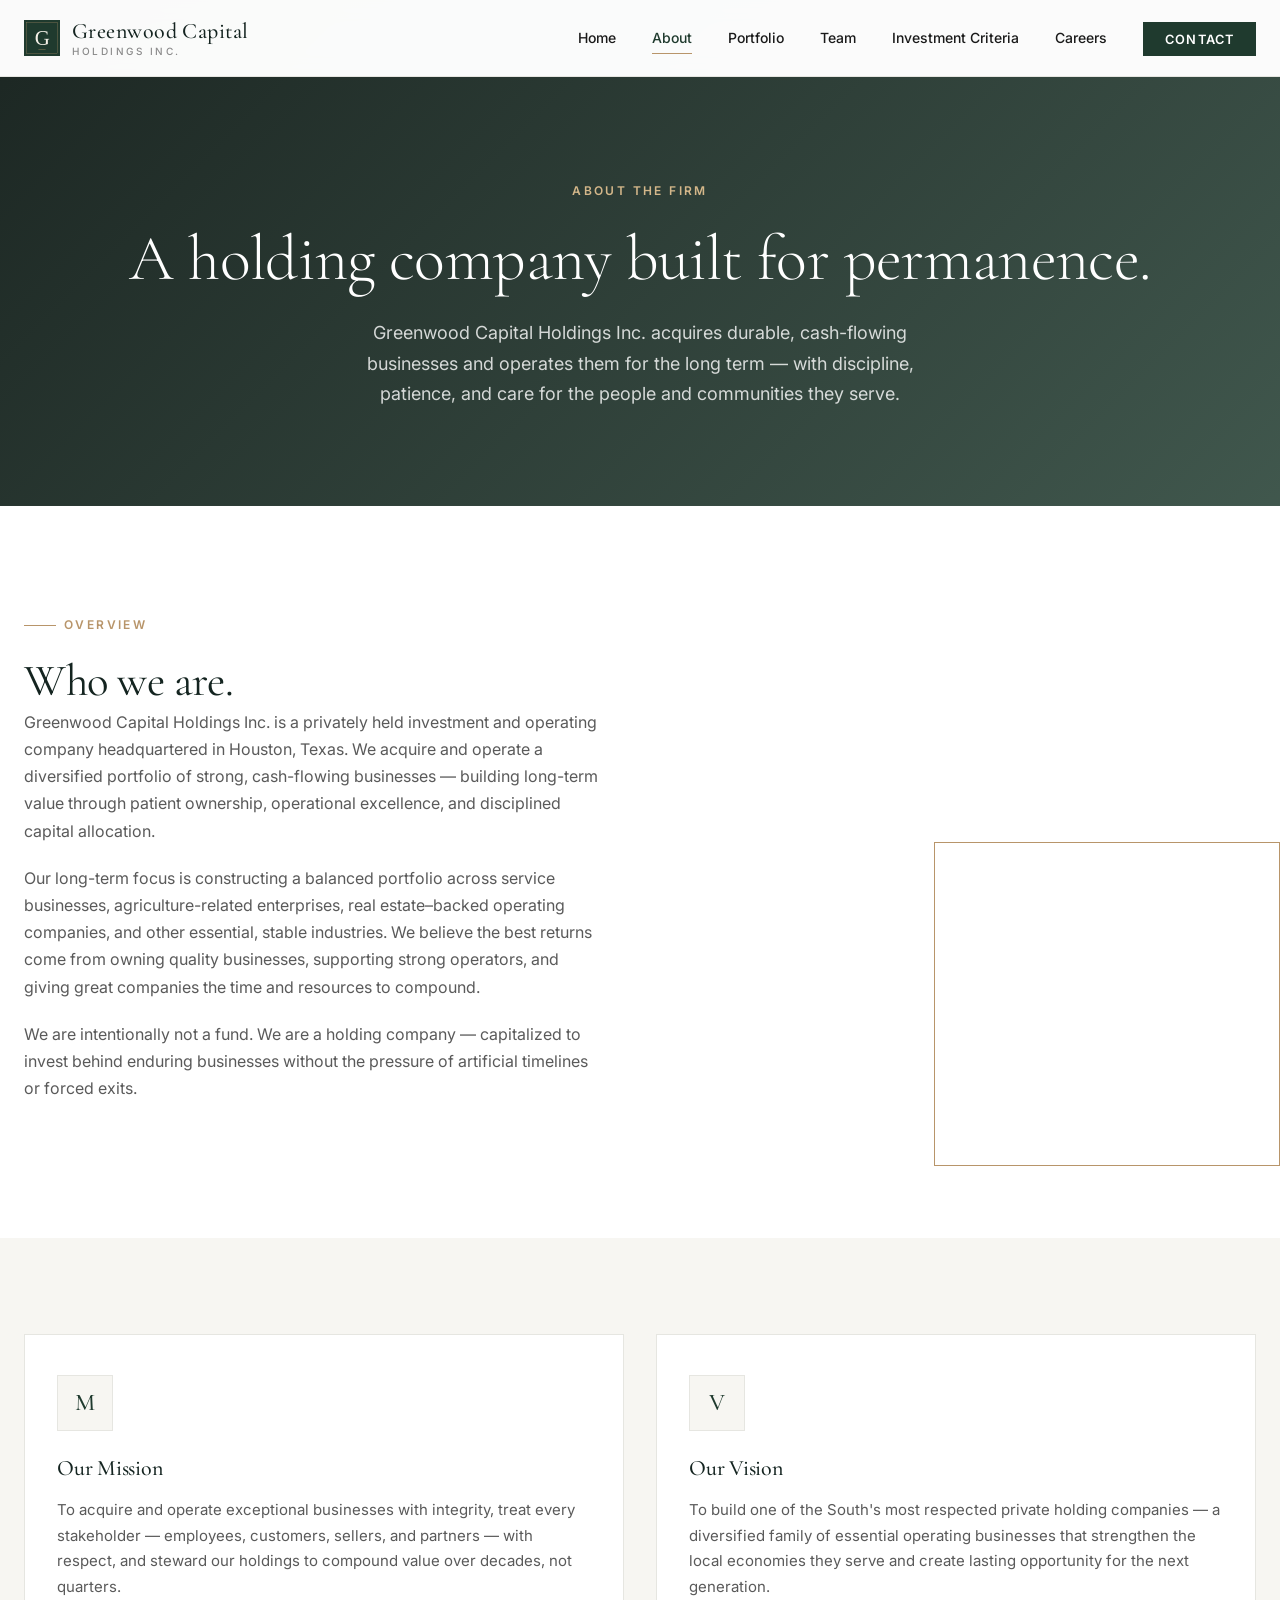
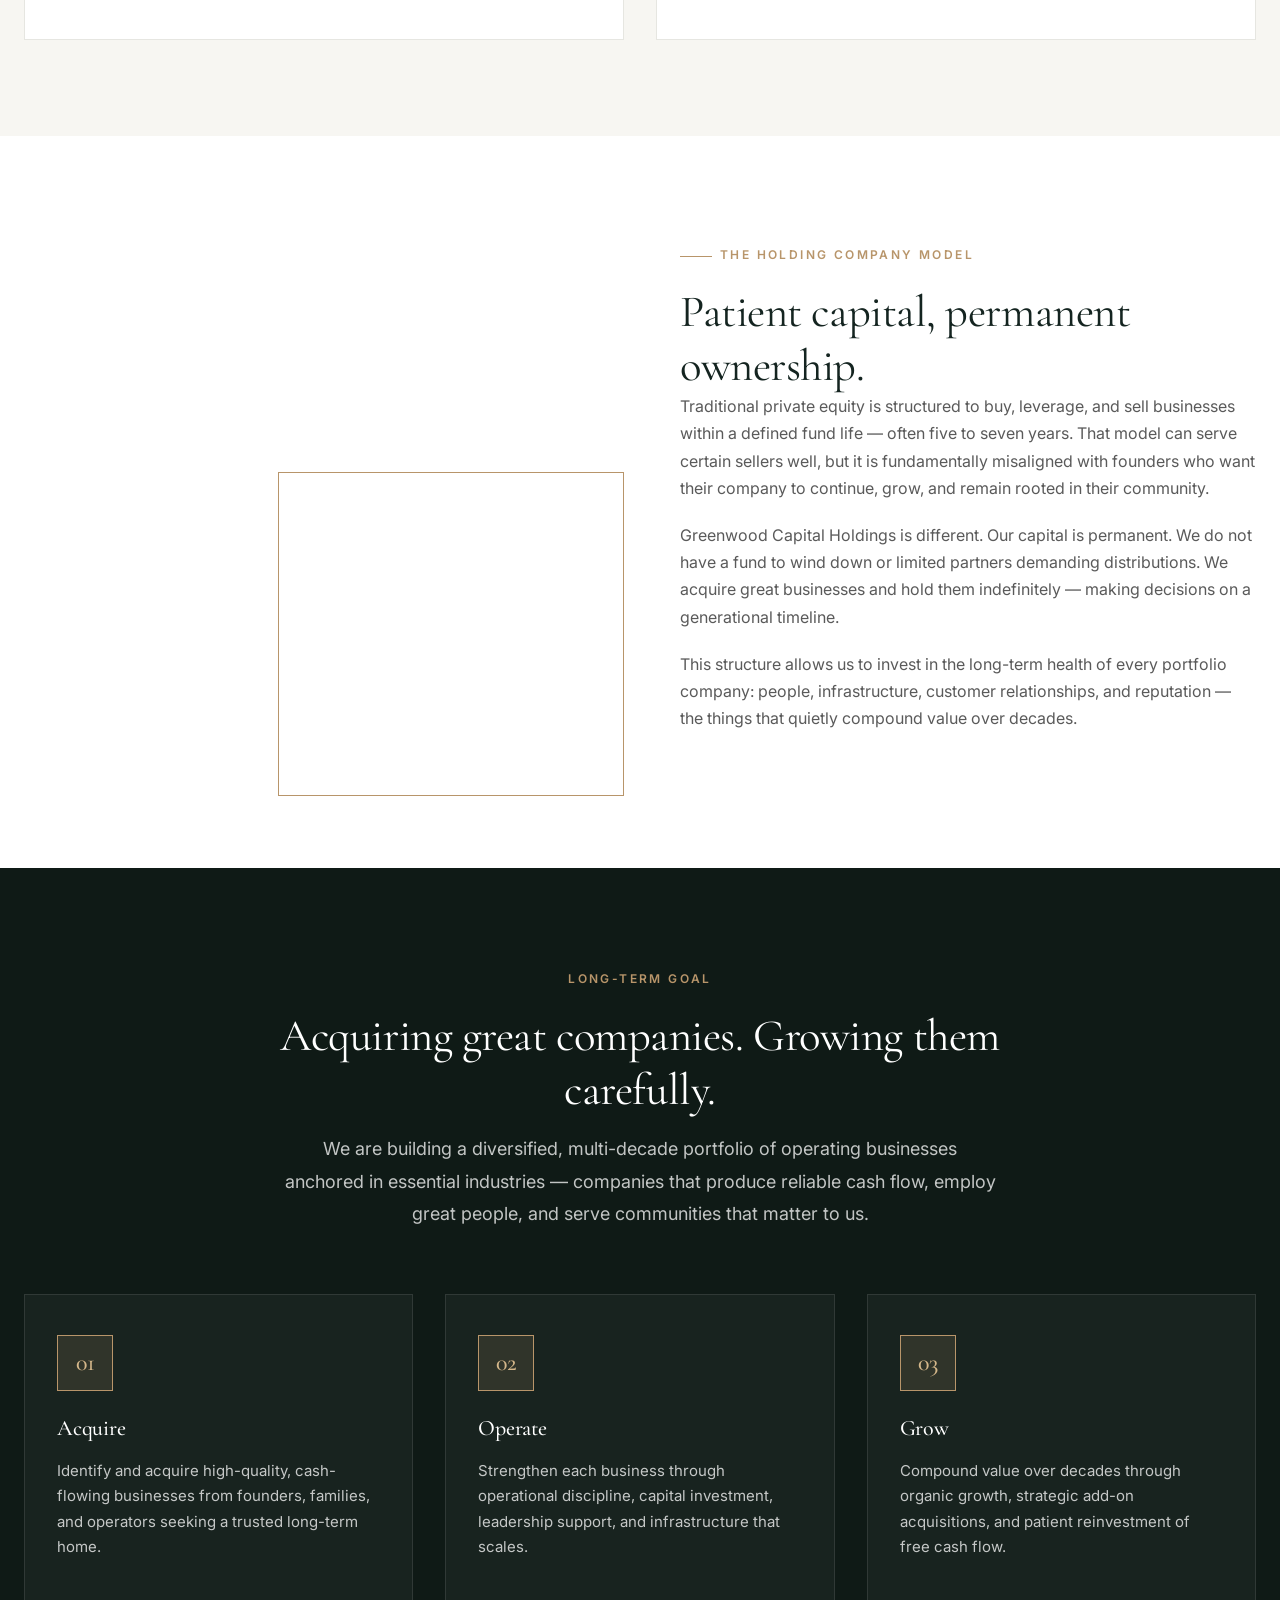
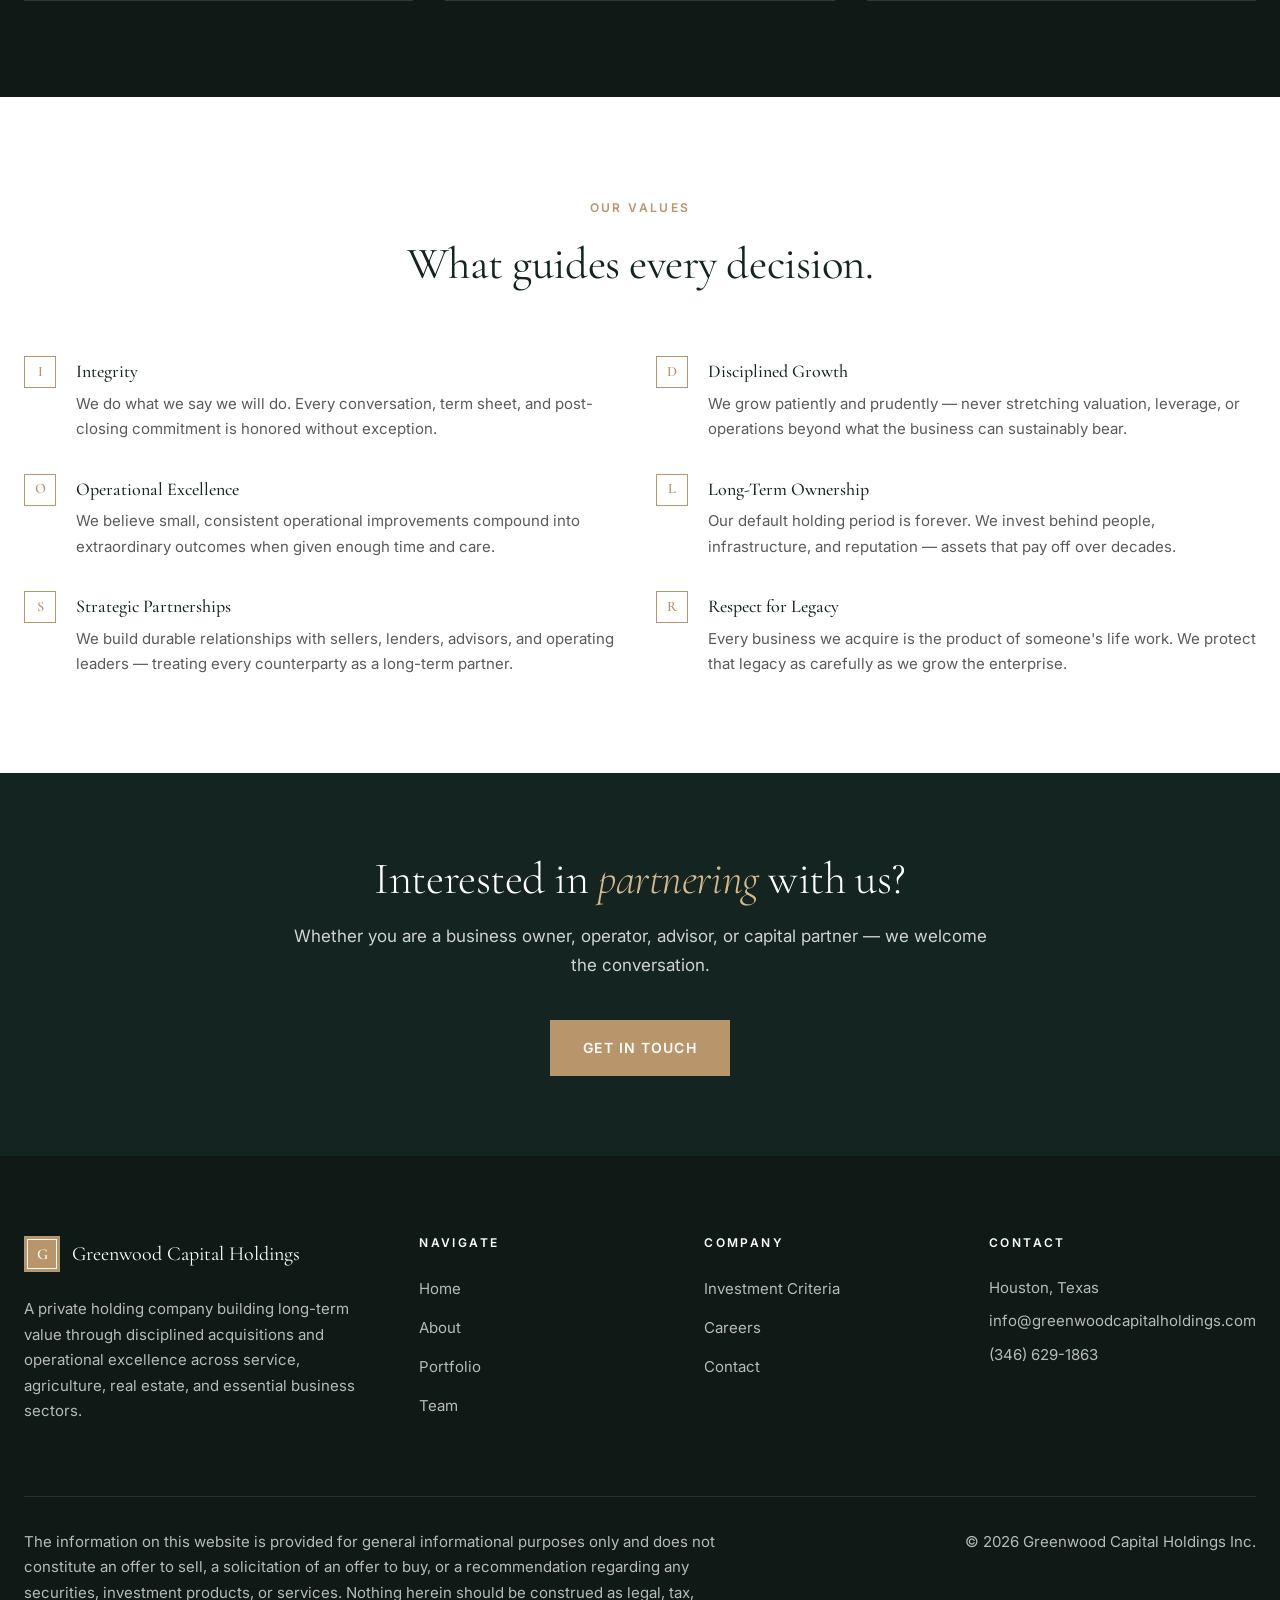
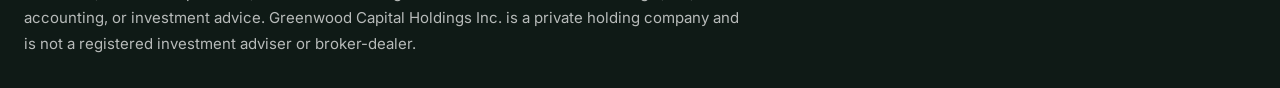
==== about.html @ dcf5abd0 "Initial commit: Greenwood Capital Holdings website" ====
<!DOCTYPE html>
<html lang="en">
<head>
  <meta charset="UTF-8">
  <meta name="viewport" content="width=device-width, initial-scale=1.0">
  <title>About | Greenwood Capital Holdings Inc.</title>
  <meta name="description" content="Greenwood Capital Holdings Inc. is a Houston-based private holding company built on integrity, disciplined growth, operational excellence, and long-term ownership.">
  <link rel="preconnect" href="https://fonts.googleapis.com">
  <link rel="preconnect" href="https://fonts.gstatic.com" crossorigin>
  <link href="https://fonts.googleapis.com/css2?family=Cormorant+Garamond:ital,wght@0,400;0,500;0,600;1,400;1,500&family=Inter:wght@400;500;600;700&display=swap" rel="stylesheet">
  <link rel="icon" type="image/svg+xml" href="images/favicon.svg">
  <link rel="apple-touch-icon" href="images/favicon.svg">
  <link rel="stylesheet" href="css/styles.css?v=5">
</head>
<body>

  <nav class="nav">
    <div class="nav__inner">
      <a href="index.html" class="nav__brand">
        <img src="images/logo-mark.svg" alt="" class="nav__mark">
        <span class="nav__brand-text">Greenwood Capital<small>Holdings Inc.</small></span>
      </a>
      <button class="nav__toggle" aria-label="Toggle menu"><span></span><span></span><span></span></button>
      <ul class="nav__menu">
        <li><a href="index.html" class="nav__link">Home</a></li>
        <li><a href="about.html" class="nav__link">About</a></li>
        <li><a href="portfolio.html" class="nav__link">Portfolio</a></li>
        <li><a href="team.html" class="nav__link">Team</a></li>
        <li><a href="investment-criteria.html" class="nav__link">Investment Criteria</a></li>
        <li><a href="careers.html" class="nav__link">Careers</a></li>
        <li><a href="contact.html" class="nav__cta">Contact</a></li>
      </ul>
    </div>
  </nav>

  <header class="page-header">
    <div class="container">
      <span class="eyebrow">About the Firm</span>
      <h1>A holding company built for permanence.</h1>
      <p>Greenwood Capital Holdings Inc. acquires durable, cash-flowing businesses and operates them for the long term — with discipline, patience, and care for the people and communities they serve.</p>
    </div>
  </header>

  <!-- OVERVIEW -->
  <section class="section">
    <div class="container">
      <div class="two-col">
        <div class="reveal">
          <span class="eyebrow">Overview</span>
          <h2>Who we are.</h2>
          <p>Greenwood Capital Holdings Inc. is a privately held investment and operating company headquartered in Houston, Texas. We acquire and operate a diversified portfolio of strong, cash-flowing businesses — building long-term value through patient ownership, operational excellence, and disciplined capital allocation.</p>
          <p>Our long-term focus is constructing a balanced portfolio across service businesses, agriculture-related enterprises, real estate–backed operating companies, and other essential, stable industries. We believe the best returns come from owning quality businesses, supporting strong operators, and giving great companies the time and resources to compound.</p>
          <p>We are intentionally not a fund. We are a holding company — capitalized to invest behind enduring businesses without the pressure of artificial timelines or forced exits.</p>
        </div>
        <div class="two-col__media reveal" style="background-image: url('https://images.unsplash.com/photo-1486325212027-8081e485255e?ixlib=rb-4.0.3&auto=format&fit=crop&w=1600&q=80');"></div>
      </div>
    </div>
  </section>

  <!-- MISSION / VISION -->
  <section class="section section--alt">
    <div class="container">
      <div class="grid grid--2">
        <div class="card reveal">
          <div class="card__icon">M</div>
          <h3>Our Mission</h3>
          <p>To acquire and operate exceptional businesses with integrity, treat every stakeholder — employees, customers, sellers, and partners — with respect, and steward our holdings to compound value over decades, not quarters.</p>
        </div>
        <div class="card reveal">
          <div class="card__icon">V</div>
          <h3>Our Vision</h3>
          <p>To build one of the South's most respected private holding companies — a diversified family of essential operating businesses that strengthen the local economies they serve and create lasting opportunity for the next generation.</p>
        </div>
      </div>
    </div>
  </section>

  <!-- HOLDING COMPANY MODEL -->
  <section class="section">
    <div class="container">
      <div class="two-col">
        <div class="two-col__media reveal" style="background-image: url('https://images.unsplash.com/photo-1554224155-1696413565d3?ixlib=rb-4.0.3&auto=format&fit=crop&w=1600&q=80');"></div>
        <div class="reveal">
          <span class="eyebrow">The Holding Company Model</span>
          <h2>Patient capital, permanent ownership.</h2>
          <p>Traditional private equity is structured to buy, leverage, and sell businesses within a defined fund life — often five to seven years. That model can serve certain sellers well, but it is fundamentally misaligned with founders who want their company to continue, grow, and remain rooted in their community.</p>
          <p>Greenwood Capital Holdings is different. Our capital is permanent. We do not have a fund to wind down or limited partners demanding distributions. We acquire great businesses and hold them indefinitely — making decisions on a generational timeline.</p>
          <p>This structure allows us to invest in the long-term health of every portfolio company: people, infrastructure, customer relationships, and reputation — the things that quietly compound value over decades.</p>
        </div>
      </div>
    </div>
  </section>

  <!-- LONG TERM GOAL -->
  <section class="section section--dark">
    <div class="container">
      <div class="section-header center">
        <span class="eyebrow">Long-Term Goal</span>
        <h2>Acquiring great companies. Growing them carefully.</h2>
        <p class="lead" style="margin: 1rem auto 0;">We are building a diversified, multi-decade portfolio of operating businesses anchored in essential industries — companies that produce reliable cash flow, employ great people, and serve communities that matter to us.</p>
      </div>
      <div class="grid grid--3 reveal">
        <div class="card" style="background: rgba(255,255,255,0.04); border-color: rgba(255,255,255,0.1);">
          <div class="card__icon" style="background: rgba(184, 149, 106, 0.15); border-color: var(--color-accent); color: var(--color-accent-light);">01</div>
          <h3 style="color: var(--color-white);">Acquire</h3>
          <p>Identify and acquire high-quality, cash-flowing businesses from founders, families, and operators seeking a trusted long-term home.</p>
        </div>
        <div class="card" style="background: rgba(255,255,255,0.04); border-color: rgba(255,255,255,0.1);">
          <div class="card__icon" style="background: rgba(184, 149, 106, 0.15); border-color: var(--color-accent); color: var(--color-accent-light);">02</div>
          <h3 style="color: var(--color-white);">Operate</h3>
          <p>Strengthen each business through operational discipline, capital investment, leadership support, and infrastructure that scales.</p>
        </div>
        <div class="card" style="background: rgba(255,255,255,0.04); border-color: rgba(255,255,255,0.1);">
          <div class="card__icon" style="background: rgba(184, 149, 106, 0.15); border-color: var(--color-accent); color: var(--color-accent-light);">03</div>
          <h3 style="color: var(--color-white);">Grow</h3>
          <p>Compound value over decades through organic growth, strategic add-on acquisitions, and patient reinvestment of free cash flow.</p>
        </div>
      </div>
    </div>
  </section>

  <!-- VALUES -->
  <section class="section">
    <div class="container">
      <div class="section-header center">
        <span class="eyebrow">Our Values</span>
        <h2>What guides every decision.</h2>
      </div>
      <ul class="value-list reveal" style="display: grid; gap: 2rem; grid-template-columns: repeat(auto-fit, minmax(420px, 1fr));">
        <li>
          <span class="value-list__mark">I</span>
          <div class="value-list__body">
            <strong>Integrity</strong>
            <p>We do what we say we will do. Every conversation, term sheet, and post-closing commitment is honored without exception.</p>
          </div>
        </li>
        <li>
          <span class="value-list__mark">D</span>
          <div class="value-list__body">
            <strong>Disciplined Growth</strong>
            <p>We grow patiently and prudently — never stretching valuation, leverage, or operations beyond what the business can sustainably bear.</p>
          </div>
        </li>
        <li>
          <span class="value-list__mark">O</span>
          <div class="value-list__body">
            <strong>Operational Excellence</strong>
            <p>We believe small, consistent operational improvements compound into extraordinary outcomes when given enough time and care.</p>
          </div>
        </li>
        <li>
          <span class="value-list__mark">L</span>
          <div class="value-list__body">
            <strong>Long-Term Ownership</strong>
            <p>Our default holding period is forever. We invest behind people, infrastructure, and reputation — assets that pay off over decades.</p>
          </div>
        </li>
        <li>
          <span class="value-list__mark">S</span>
          <div class="value-list__body">
            <strong>Strategic Partnerships</strong>
            <p>We build durable relationships with sellers, lenders, advisors, and operating leaders — treating every counterparty as a long-term partner.</p>
          </div>
        </li>
        <li>
          <span class="value-list__mark">R</span>
          <div class="value-list__body">
            <strong>Respect for Legacy</strong>
            <p>Every business we acquire is the product of someone's life work. We protect that legacy as carefully as we grow the enterprise.</p>
          </div>
        </li>
      </ul>
    </div>
  </section>

  <section class="cta-banner">
    <div class="container">
      <div class="cta-banner__inner reveal">
        <h2>Interested in <em>partnering</em> with us?</h2>
        <p>Whether you are a business owner, operator, advisor, or capital partner — we welcome the conversation.</p>
        <a href="contact.html" class="btn btn--accent">Get in Touch</a>
      </div>
    </div>
  </section>

  <footer class="footer">
    <div class="container">
      <div class="footer__inner">
        <div>
          <div class="footer__brand"><span class="nav__mark">G</span><span>Greenwood Capital Holdings</span></div>
          <p>A private holding company building long-term value through disciplined acquisitions and operational excellence across service, agriculture, real estate, and essential business sectors.</p>
        </div>
        <div>
          <h4>Navigate</h4>
          <ul>
            <li><a href="index.html">Home</a></li>
            <li><a href="about.html">About</a></li>
            <li><a href="portfolio.html">Portfolio</a></li>
            <li><a href="team.html">Team</a></li>
          </ul>
        </div>
        <div>
          <h4>Company</h4>
          <ul>
            <li><a href="investment-criteria.html">Investment Criteria</a></li>
            <li><a href="careers.html">Careers</a></li>
            <li><a href="contact.html">Contact</a></li>
          </ul>
        </div>
        <div>
          <h4>Contact</h4>
          <div class="footer__contact">
            <div>Houston, Texas</div>
            <div><a href="mailto:info@greenwoodcapitalholdings.com">info@greenwoodcapitalholdings.com</a></div>
            <div><a href="tel:+13466291863">(346) 629-1863</a></div>
          </div>
        </div>
      </div>
      <div class="footer__bottom">
        <p class="footer__disclaimer">The information on this website is provided for general informational purposes only and does not constitute an offer to sell, a solicitation of an offer to buy, or a recommendation regarding any securities, investment products, or services. Nothing herein should be construed as legal, tax, accounting, or investment advice. Greenwood Capital Holdings Inc. is a private holding company and is not a registered investment adviser or broker-dealer.</p>
        <p class="footer__copy">© 2026 Greenwood Capital Holdings Inc.</p>
      </div>
    </div>
  </footer>

  <script src="js/main.js?v=5"></script>
</body>
</html>
---- css/styles.css ----
/* ==========================================================================
   Greenwood Capital Holdings Inc. — Stylesheet
   ========================================================================== */

:root {
  --color-primary: #1f3a2e;
  --color-primary-dark: #142420;
  --color-primary-light: #2d5443;
  --color-accent: #b8956a;
  --color-accent-light: #d4b78a;
  --color-text: #1a1a1a;
  --color-text-muted: #5a5a5a;
  --color-text-light: #8a8a8a;
  --color-bg: #ffffff;
  --color-bg-alt: #f7f6f2;
  --color-bg-dark: #0f1a16;
  --color-border: #e6e6e1;
  --color-white: #ffffff;

  --font-serif: 'Cormorant Garamond', 'Playfair Display', Georgia, 'Times New Roman', serif;
  --font-sans: 'Inter', -apple-system, BlinkMacSystemFont, 'Segoe UI', Roboto, sans-serif;

  --container-max: 1280px;
  --section-padding: 6rem 0;
  --transition: 0.3s cubic-bezier(0.4, 0, 0.2, 1);
  --shadow-sm: 0 2px 8px rgba(0, 0, 0, 0.04);
  --shadow-md: 0 8px 24px rgba(0, 0, 0, 0.08);
  --shadow-lg: 0 20px 50px rgba(0, 0, 0, 0.12);
}

/* Reset --------------------------------------------------------------------*/
*, *::before, *::after { box-sizing: border-box; margin: 0; padding: 0; }

html { scroll-behavior: smooth; -webkit-font-smoothing: antialiased; -moz-osx-font-smoothing: grayscale; }

body {
  font-family: var(--font-sans);
  color: var(--color-text);
  background: var(--color-bg);
  line-height: 1.7;
  font-size: 16px;
  overflow-x: hidden;
}

img { max-width: 100%; height: auto; display: block; }
a { color: var(--color-primary); text-decoration: none; transition: color var(--transition); }
a:hover { color: var(--color-accent); }
button { font-family: inherit; cursor: pointer; border: none; background: none; }

h1, h2, h3, h4, h5, h6 {
  font-family: var(--font-serif);
  font-weight: 500;
  line-height: 1.2;
  color: var(--color-primary-dark);
  letter-spacing: -0.01em;
}

h1 { font-size: clamp(2.5rem, 5vw, 4.5rem); font-weight: 400; }
h2 { font-size: clamp(2rem, 3.5vw, 3rem); font-weight: 400; }
h3 { font-size: clamp(1.5rem, 2.2vw, 1.875rem); }
h4 { font-size: 1.25rem; }
p { color: var(--color-text-muted); }

/* Layout -------------------------------------------------------------------*/
.container {
  max-width: var(--container-max);
  margin: 0 auto;
  padding: 0 1.5rem;
}

.section { padding: var(--section-padding); }
.section--alt { background: var(--color-bg-alt); }
.section--dark { background: var(--color-bg-dark); color: var(--color-white); }
.section--dark h1,
.section--dark h2,
.section--dark h3 { color: var(--color-white); }
.section--dark p { color: rgba(255, 255, 255, 0.75); }

.section-header { max-width: 760px; margin: 0 auto 4rem; text-align: center; }
.section-header.left { text-align: left; margin-left: 0; }
.eyebrow {
  display: inline-block;
  font-family: var(--font-sans);
  font-size: 0.75rem;
  font-weight: 600;
  letter-spacing: 0.2em;
  text-transform: uppercase;
  color: var(--color-accent);
  margin-bottom: 1.25rem;
  position: relative;
  padding-left: 2.5rem;
}
.eyebrow::before {
  content: '';
  position: absolute;
  left: 0;
  top: 50%;
  width: 2rem;
  height: 1px;
  background: var(--color-accent);
}
.section-header.center .eyebrow { padding-left: 0; }
.section-header.center .eyebrow::before { display: none; }
.lead { font-size: 1.125rem; line-height: 1.8; color: var(--color-text-muted); max-width: 65ch; }

/* Buttons ------------------------------------------------------------------*/
.btn {
  display: inline-flex;
  align-items: center;
  justify-content: center;
  gap: 0.5rem;
  padding: 0.95rem 2rem;
  font-family: var(--font-sans);
  font-size: 0.875rem;
  font-weight: 600;
  letter-spacing: 0.08em;
  text-transform: uppercase;
  border: 1px solid transparent;
  transition: all var(--transition);
  cursor: pointer;
  white-space: nowrap;
}
.btn--primary {
  background: var(--color-primary);
  color: var(--color-white);
  border-color: var(--color-primary);
}
.btn--primary:hover {
  background: var(--color-primary-dark);
  border-color: var(--color-primary-dark);
  color: var(--color-white);
  transform: translateY(-2px);
  box-shadow: var(--shadow-md);
}
.btn--accent {
  background: var(--color-accent);
  color: var(--color-white);
  border-color: var(--color-accent);
}
.btn--accent:hover {
  background: #a17f55;
  border-color: #a17f55;
  color: var(--color-white);
  transform: translateY(-2px);
  box-shadow: var(--shadow-md);
}
.btn--outline {
  background: transparent;
  color: var(--color-white);
  border-color: rgba(255, 255, 255, 0.5);
}
.btn--outline:hover {
  background: var(--color-white);
  color: var(--color-primary-dark);
  border-color: var(--color-white);
}
.btn--ghost {
  padding: 0.75rem 0;
  border: none;
  color: var(--color-primary);
  letter-spacing: 0.1em;
}
.btn--ghost::after { content: '→'; transition: transform var(--transition); }
.btn--ghost:hover::after { transform: translateX(6px); }

/* Navigation ---------------------------------------------------------------*/
.nav {
  position: fixed;
  top: 0;
  left: 0;
  right: 0;
  z-index: 100;
  padding: 1.25rem 0;
  background: rgba(255, 255, 255, 0.98);
  border-bottom: 1px solid var(--color-border);
  backdrop-filter: blur(10px);
  -webkit-backdrop-filter: blur(10px);
  transition: all var(--transition);
}
.nav.scrolled { padding: 0.75rem 0; box-shadow: var(--shadow-sm); }
.nav__inner {
  display: flex;
  align-items: center;
  justify-content: space-between;
  max-width: var(--container-max);
  margin: 0 auto;
  padding: 0 1.5rem;
}
.nav__brand {
  display: flex;
  align-items: center;
  gap: 0.75rem;
  font-family: var(--font-serif);
  font-size: 1.375rem;
  font-weight: 500;
  color: var(--color-primary-dark);
  letter-spacing: 0.02em;
}
.nav__brand:hover { color: var(--color-primary-dark); }
.nav__mark {
  width: 36px;
  height: 36px;
  min-width: 36px;
  min-height: 36px;
  display: block;
  flex-shrink: 0;
  position: relative;
  object-fit: contain;
  transition: transform var(--transition);
}
.nav__mark img { width: 100%; height: 100%; display: block; }
.nav__brand:hover .nav__mark { transform: translateY(-1px); }

/* Footer text-mark (still a span) keeps the original styled look */
.footer__brand .nav__mark {
  background: var(--color-accent);
  color: var(--color-white);
  display: flex;
  align-items: center;
  justify-content: center;
  font-family: var(--font-serif);
  font-size: 0.95rem;
  font-weight: 600;
}
.footer__brand .nav__mark::after {
  content: '';
  position: absolute;
  inset: 3px;
  border: 1px solid var(--color-white);
}
.nav__brand-text { display: flex; flex-direction: column; line-height: 1; }
.nav__brand-text small {
  font-family: var(--font-sans);
  font-size: 0.625rem;
  letter-spacing: 0.25em;
  text-transform: uppercase;
  color: var(--color-text-light);
  margin-top: 4px;
  font-weight: 500;
}
.nav__menu {
  display: flex;
  align-items: center;
  gap: 2.25rem;
  list-style: none;
}
.nav__link {
  font-size: 0.875rem;
  font-weight: 500;
  color: var(--color-text);
  position: relative;
  padding: 0.5rem 0;
}
.nav__link::after {
  content: '';
  position: absolute;
  left: 0;
  bottom: 0;
  width: 0;
  height: 1px;
  background: var(--color-accent);
  transition: width var(--transition);
}
.nav__link:hover::after,
.nav__link.active::after { width: 100%; }
.nav__link.active { color: var(--color-primary); }
.nav__cta {
  padding: 0.6rem 1.4rem;
  background: var(--color-primary);
  color: var(--color-white);
  font-size: 0.8rem;
  font-weight: 600;
  letter-spacing: 0.08em;
  text-transform: uppercase;
  transition: all var(--transition);
}
.nav__cta:hover {
  background: var(--color-primary-dark);
  color: var(--color-white);
}
.nav__toggle {
  display: none;
  width: 28px;
  height: 28px;
  flex-direction: column;
  justify-content: center;
  gap: 5px;
}
.nav__toggle span {
  display: block;
  width: 100%;
  height: 1.5px;
  background: var(--color-primary-dark);
  transition: all var(--transition);
}
.nav__toggle.open span:nth-child(1) { transform: translateY(6.5px) rotate(45deg); }
.nav__toggle.open span:nth-child(2) { opacity: 0; }
.nav__toggle.open span:nth-child(3) { transform: translateY(-6.5px) rotate(-45deg); }

/* Hero ---------------------------------------------------------------------*/
.hero {
  position: relative;
  min-height: 100vh;
  display: flex;
  align-items: center;
  color: var(--color-white);
  overflow: hidden;
  padding-top: 6rem;
}
.hero__bg {
  position: absolute;
  inset: -10% 0 0 0;
  height: 120%;
  background-image:
    url('https://images.unsplash.com/photo-1667754248024-e1e03e60eb72?auto=format&fit=crop&w=2400&q=80'),
    url('https://images.unsplash.com/photo-1622007151631-25aa98ab394b?auto=format&fit=crop&w=2400&q=80');
  background-size: cover;
  background-position: center bottom;
  background-repeat: no-repeat;
  z-index: -2;
  will-change: transform, opacity;
  transform: translate3d(0, 0, 0) scale(1.05);
  transition: opacity 0.1s linear;
}
.hero__overlay {
  position: absolute;
  inset: 0;
  background:
    linear-gradient(135deg, rgba(15, 26, 22, 0.88) 0%, rgba(20, 36, 32, 0.65) 45%, rgba(31, 58, 46, 0.45) 100%),
    linear-gradient(to bottom, transparent 60%, rgba(15, 26, 22, 0.6) 100%);
  z-index: -1;
}
.hero__vignette {
  position: absolute;
  inset: 0;
  background: radial-gradient(ellipse at center, transparent 40%, rgba(15, 26, 22, 0.5) 100%);
  pointer-events: none;
  z-index: -1;
}
.hero__inner { max-width: 800px; }
.hero h1 {
  color: var(--color-white);
  margin: 1.5rem 0 1.5rem;
  font-weight: 300;
}
.hero h1 em {
  font-style: italic;
  color: var(--color-accent-light);
  font-weight: 400;
}
.hero__tagline {
  font-family: var(--font-serif);
  font-size: clamp(1.25rem, 2vw, 1.5rem);
  font-style: italic;
  color: rgba(255, 255, 255, 0.9);
  margin-bottom: 2rem;
  font-weight: 300;
}
.hero__desc {
  font-size: 1.0625rem;
  color: rgba(255, 255, 255, 0.8);
  max-width: 620px;
  margin-bottom: 2.5rem;
  line-height: 1.8;
}
.hero__cta { display: flex; gap: 1rem; flex-wrap: wrap; }
.hero .eyebrow { color: var(--color-accent-light); }
.hero .eyebrow::before { background: var(--color-accent-light); }
.hero__scroll {
  position: absolute;
  bottom: 2.5rem;
  left: 50%;
  transform: translateX(-50%);
  font-size: 0.7rem;
  letter-spacing: 0.3em;
  text-transform: uppercase;
  color: rgba(255, 255, 255, 0.7);
  display: flex;
  flex-direction: column;
  align-items: center;
  gap: 0.75rem;
}
.hero__scroll::after {
  content: '';
  width: 1px;
  height: 40px;
  background: linear-gradient(to bottom, var(--color-accent-light), transparent);
  animation: scrollLine 2s ease-in-out infinite;
}
@keyframes scrollLine {
  0%, 100% { transform: scaleY(1); opacity: 1; }
  50% { transform: scaleY(0.4); opacity: 0.4; }
}

/* Page header (non-home) ---------------------------------------------------*/
.page-header {
  position: relative;
  padding: 11rem 0 6rem;
  background-image: linear-gradient(135deg, rgba(15, 26, 22, 0.95) 0%, rgba(31, 58, 46, 0.85) 100%),
    url('https://images.unsplash.com/photo-1486406146926-c627a92ad1ab?ixlib=rb-4.0.3&auto=format&fit=crop&w=2400&q=80');
  background-size: cover;
  background-position: center;
  color: var(--color-white);
  text-align: center;
}
.page-header h1 {
  color: var(--color-white);
  margin-bottom: 1.25rem;
  font-weight: 300;
}
.page-header p {
  color: rgba(255, 255, 255, 0.8);
  font-size: 1.125rem;
  max-width: 620px;
  margin: 0 auto;
}
.page-header .eyebrow { color: var(--color-accent-light); padding-left: 0; }
.page-header .eyebrow::before { display: none; }

/* Cards / Grids ------------------------------------------------------------*/
.grid { display: grid; gap: 2rem; }
.grid--3 { grid-template-columns: repeat(auto-fit, minmax(300px, 1fr)); }
.grid--2 { grid-template-columns: repeat(auto-fit, minmax(420px, 1fr)); }
.grid--4 { grid-template-columns: repeat(auto-fit, minmax(240px, 1fr)); }

.card {
  background: var(--color-white);
  padding: 2.5rem 2rem;
  border: 1px solid var(--color-border);
  transition: all var(--transition);
  position: relative;
  overflow: hidden;
}
.card::before {
  content: '';
  position: absolute;
  left: 0;
  top: 0;
  width: 3px;
  height: 0;
  background: var(--color-accent);
  transition: height var(--transition);
}
.card:hover {
  transform: translateY(-6px);
  box-shadow: var(--shadow-lg);
  border-color: transparent;
}
.card:hover::before { height: 100%; }
.card__icon {
  width: 56px;
  height: 56px;
  background: var(--color-bg-alt);
  color: var(--color-primary);
  display: flex;
  align-items: center;
  justify-content: center;
  margin-bottom: 1.5rem;
  font-family: var(--font-serif);
  font-size: 1.5rem;
  font-weight: 500;
  border: 1px solid var(--color-border);
}
.card h3 { margin-bottom: 1rem; font-size: 1.375rem; }
.card p { font-size: 0.9375rem; }

/* Investment focus / featured area cards */
.focus-card {
  background: var(--color-white);
  padding: 0;
  border: 1px solid var(--color-border);
  overflow: hidden;
  transition: all var(--transition);
}
.focus-card__img {
  height: 220px;
  background-size: cover;
  background-position: center;
  position: relative;
}
.focus-card__img::after {
  content: '';
  position: absolute;
  inset: 0;
  background: linear-gradient(to top, rgba(15, 26, 22, 0.6), transparent 60%);
}
.focus-card__body { padding: 2rem; }
.focus-card__body h3 { margin-bottom: 0.75rem; font-size: 1.25rem; }
.focus-card__body p { font-size: 0.9375rem; margin-bottom: 0; }
.focus-card:hover {
  transform: translateY(-6px);
  box-shadow: var(--shadow-lg);
  border-color: transparent;
}

/* Portfolio cards ----------------------------------------------------------*/
.portfolio-card {
  background: var(--color-white);
  border: 1px solid var(--color-border);
  overflow: hidden;
  transition: all var(--transition);
  display: flex;
  flex-direction: column;
}
.portfolio-card__img {
  height: 240px;
  background-size: cover;
  background-position: center;
  position: relative;
}
.portfolio-card__status {
  position: absolute;
  top: 1.25rem;
  right: 1.25rem;
  background: var(--color-white);
  color: var(--color-primary);
  padding: 0.4rem 0.9rem;
  font-size: 0.7rem;
  font-weight: 600;
  letter-spacing: 0.1em;
  text-transform: uppercase;
}
.portfolio-card__status--pending {
  background: var(--color-accent);
  color: var(--color-white);
}
.portfolio-card__body {
  padding: 2rem;
  flex: 1;
  display: flex;
  flex-direction: column;
}
.portfolio-card__meta {
  display: flex;
  gap: 1.5rem;
  margin-bottom: 1rem;
  font-size: 0.75rem;
  letter-spacing: 0.1em;
  text-transform: uppercase;
  color: var(--color-text-light);
  font-weight: 600;
}
.portfolio-card__meta span { position: relative; }
.portfolio-card__meta span + span::before {
  content: '';
  position: absolute;
  left: -0.85rem;
  top: 50%;
  width: 3px;
  height: 3px;
  border-radius: 50%;
  background: var(--color-accent);
  transform: translateY(-50%);
}
.portfolio-card h3 { margin-bottom: 1rem; font-size: 1.5rem; }
.portfolio-card p { font-size: 0.9375rem; margin-bottom: 1.5rem; flex: 1; }
.portfolio-card:hover {
  transform: translateY(-6px);
  box-shadow: var(--shadow-lg);
  border-color: transparent;
}

/* Team cards ---------------------------------------------------------------*/
.team-card {
  background: var(--color-white);
  border: 1px solid var(--color-border);
  overflow: hidden;
  transition: all var(--transition);
  text-align: center;
}
.team-card__photo {
  height: 320px;
  background: linear-gradient(135deg, var(--color-bg-alt), #ebe9e2);
  background-size: cover;
  background-position: center top;
  position: relative;
  display: flex;
  align-items: center;
  justify-content: center;
}
.team-card__photo::after {
  content: '';
  position: absolute;
  inset: auto 0 0 0;
  height: 80px;
  background: linear-gradient(to top, rgba(255, 255, 255, 1), transparent);
}
.team-card__photo--filled::after { display: none; }
.team-card__photo--filled { background-position: center 25%; background-size: cover; }

/* Featured (single founder) layout */
.team-featured {
  display: flex;
  justify-content: center;
}
.team-card--featured {
  display: grid;
  grid-template-columns: 360px 1fr;
  max-width: 980px;
  width: 100%;
  text-align: left;
}
.team-card--featured .team-card__photo { height: 100%; min-height: 440px; }
.team-card--featured .team-card__body { padding: 3rem 3rem 3rem; display: flex; flex-direction: column; justify-content: center; }
.team-card--featured .team-card__body h3 { font-size: 1.875rem; margin-bottom: 0.5rem; }
.team-card--featured .team-card__title { margin-bottom: 1.5rem; }
.team-card--featured .team-card__body p { font-size: 1rem; line-height: 1.85; }
@media (max-width: 720px) {
  .team-card--featured { grid-template-columns: 1fr; }
  .team-card--featured .team-card__photo { min-height: 360px; }
  .team-card--featured .team-card__body { padding: 2rem; text-align: center; }
}
.team-card__monogram {
  font-family: var(--font-serif);
  font-size: 4rem;
  color: var(--color-primary);
  opacity: 0.25;
  font-weight: 400;
}
.team-card__body { padding: 1.75rem 1.75rem 2.25rem; }
.team-card__body h3 { font-size: 1.375rem; margin-bottom: 0.25rem; }
.team-card__title {
  font-size: 0.75rem;
  letter-spacing: 0.15em;
  text-transform: uppercase;
  color: var(--color-accent);
  font-weight: 600;
  margin-bottom: 1rem;
}
.team-card__body p { font-size: 0.9375rem; }
.team-card:hover {
  transform: translateY(-6px);
  box-shadow: var(--shadow-lg);
  border-color: transparent;
}

/* Two-column content -------------------------------------------------------*/
.two-col {
  display: grid;
  grid-template-columns: 1fr 1fr;
  gap: 5rem;
  align-items: center;
}
.two-col__media {
  height: 540px;
  background-size: cover;
  background-position: center;
  position: relative;
}
.two-col__media::after {
  content: '';
  position: absolute;
  bottom: -1.5rem;
  right: -1.5rem;
  width: 60%;
  height: 60%;
  border: 1px solid var(--color-accent);
  z-index: -1;
}
.two-col p { margin-bottom: 1.25rem; }
.two-col p:last-child { margin-bottom: 2rem; }

/* Stats --------------------------------------------------------------------*/
.stats {
  display: grid;
  grid-template-columns: repeat(auto-fit, minmax(180px, 1fr));
  gap: 2rem;
  padding: 3rem 0;
  border-top: 1px solid rgba(255, 255, 255, 0.15);
  border-bottom: 1px solid rgba(255, 255, 255, 0.15);
}
.stat__num {
  font-family: var(--font-serif);
  font-size: 3rem;
  font-weight: 400;
  color: var(--color-accent-light);
  line-height: 1;
  margin-bottom: 0.5rem;
}
.stat__label {
  font-size: 0.75rem;
  letter-spacing: 0.2em;
  text-transform: uppercase;
  color: rgba(255, 255, 255, 0.7);
}

/* Values / Why us list -----------------------------------------------------*/
.value-list { list-style: none; display: grid; gap: 1.5rem; }
.value-list li {
  display: flex;
  gap: 1.25rem;
  align-items: flex-start;
}
.value-list__mark {
  flex-shrink: 0;
  width: 32px;
  height: 32px;
  border: 1px solid var(--color-accent);
  color: var(--color-accent);
  display: flex;
  align-items: center;
  justify-content: center;
  font-family: var(--font-serif);
  font-size: 0.9rem;
  font-weight: 600;
}
.value-list__body strong {
  display: block;
  color: var(--color-primary-dark);
  font-family: var(--font-serif);
  font-size: 1.125rem;
  font-weight: 500;
  margin-bottom: 0.25rem;
}
.value-list__body p { font-size: 0.9375rem; margin: 0; }

/* Criteria grid ------------------------------------------------------------*/
.criteria-grid {
  display: grid;
  grid-template-columns: repeat(auto-fit, minmax(280px, 1fr));
  gap: 0;
  border-top: 1px solid var(--color-border);
  border-left: 1px solid var(--color-border);
}
.criteria-item {
  padding: 2.5rem;
  border-right: 1px solid var(--color-border);
  border-bottom: 1px solid var(--color-border);
  transition: background var(--transition);
}
.criteria-item:hover { background: var(--color-bg-alt); }
.criteria-item__num {
  font-family: var(--font-serif);
  font-size: 0.875rem;
  font-weight: 600;
  color: var(--color-accent);
  letter-spacing: 0.1em;
  margin-bottom: 1rem;
}
.criteria-item h3 { font-size: 1.25rem; margin-bottom: 0.75rem; }
.criteria-item p { font-size: 0.9375rem; margin: 0; }

/* CTA banner ---------------------------------------------------------------*/
.cta-banner {
  background: var(--color-primary-dark);
  color: var(--color-white);
  padding: 5rem 0;
  position: relative;
  overflow: hidden;
}
.cta-banner::before {
  content: '';
  position: absolute;
  inset: 0;
  background-image: url('https://images.unsplash.com/photo-1543459176-4426b37223ec?ixlib=rb-4.0.3&auto=format&fit=crop&w=2400&q=80');
  background-size: cover;
  background-position: center;
  opacity: 0.15;
}
.cta-banner__inner {
  position: relative;
  text-align: center;
  max-width: 720px;
  margin: 0 auto;
}
.cta-banner h2 {
  color: var(--color-white);
  font-weight: 300;
  margin-bottom: 1rem;
}
.cta-banner h2 em { color: var(--color-accent-light); font-style: italic; }
.cta-banner p {
  color: rgba(255, 255, 255, 0.8);
  font-size: 1.0625rem;
  margin-bottom: 2.5rem;
}

/* Contact ------------------------------------------------------------------*/
.contact-grid {
  display: grid;
  grid-template-columns: 1.2fr 1fr;
  gap: 5rem;
}
.contact-info { padding-right: 2rem; }
.contact-info__item {
  display: flex;
  gap: 1.25rem;
  margin-bottom: 2.25rem;
  padding-bottom: 2.25rem;
  border-bottom: 1px solid var(--color-border);
}
.contact-info__item:last-of-type { border-bottom: none; }
.contact-info__icon {
  flex-shrink: 0;
  width: 48px;
  height: 48px;
  background: var(--color-bg-alt);
  color: var(--color-primary);
  border: 1px solid var(--color-border);
  display: flex;
  align-items: center;
  justify-content: center;
  font-family: var(--font-serif);
  font-size: 1.25rem;
}
.contact-info__label {
  font-size: 0.7rem;
  letter-spacing: 0.2em;
  text-transform: uppercase;
  color: var(--color-text-light);
  font-weight: 600;
  margin-bottom: 0.4rem;
}
.contact-info__value {
  font-size: 1.0625rem;
  color: var(--color-primary-dark);
  font-weight: 500;
}
.contact-info__value a { color: var(--color-primary-dark); }
.contact-info__value a:hover { color: var(--color-accent); }

/* Form ---------------------------------------------------------------------*/
.form {
  background: var(--color-white);
  padding: 3rem;
  border: 1px solid var(--color-border);
}
.form__row { display: grid; grid-template-columns: 1fr 1fr; gap: 1.5rem; margin-bottom: 1.5rem; }
.form__group { display: flex; flex-direction: column; margin-bottom: 1.5rem; }
.form__group--full { grid-column: 1 / -1; }
.form__label {
  font-size: 0.75rem;
  letter-spacing: 0.1em;
  text-transform: uppercase;
  color: var(--color-text-muted);
  font-weight: 600;
  margin-bottom: 0.6rem;
}
.form__input,
.form__select,
.form__textarea {
  width: 100%;
  padding: 0.85rem 1rem;
  font-family: var(--font-sans);
  font-size: 0.9375rem;
  color: var(--color-text);
  background: var(--color-bg);
  border: 1px solid var(--color-border);
  transition: all var(--transition);
}
.form__input:focus,
.form__select:focus,
.form__textarea:focus {
  outline: none;
  border-color: var(--color-primary);
  background: var(--color-white);
  box-shadow: 0 0 0 3px rgba(31, 58, 46, 0.08);
}
.form__textarea { resize: vertical; min-height: 140px; font-family: var(--font-sans); }
.form__select {
  appearance: none;
  background-image: url("data:image/svg+xml;charset=US-ASCII,%3Csvg xmlns='http://www.w3.org/2000/svg' width='12' height='8' viewBox='0 0 12 8'%3E%3Cpath fill='%231f3a2e' d='M6 8L0 0h12z'/%3E%3C/svg%3E");
  background-repeat: no-repeat;
  background-position: right 1rem center;
  padding-right: 2.5rem;
}
.form__submit { margin-top: 0.5rem; width: 100%; }
.form__note {
  font-size: 0.8125rem;
  color: var(--color-text-light);
  margin-top: 1rem;
  text-align: center;
}
.form__success {
  display: none;
  background: rgba(31, 58, 46, 0.08);
  border-left: 3px solid var(--color-primary);
  padding: 1rem 1.25rem;
  margin-bottom: 1.5rem;
  color: var(--color-primary-dark);
  font-size: 0.9375rem;
}
.form__success.show { display: block; }

/* Footer -------------------------------------------------------------------*/
.footer {
  background: var(--color-bg-dark);
  color: rgba(255, 255, 255, 0.7);
  padding: 5rem 0 0;
}
.footer__inner {
  display: grid;
  grid-template-columns: 1.5fr 1fr 1fr 1.2fr;
  gap: 4rem;
  padding-bottom: 4rem;
  border-bottom: 1px solid rgba(255, 255, 255, 0.1);
}
.footer__brand {
  display: flex;
  align-items: center;
  gap: 0.75rem;
  margin-bottom: 1.5rem;
  font-family: var(--font-serif);
  font-size: 1.25rem;
  color: var(--color-white);
}
.footer__brand .nav__mark { background: var(--color-accent); }
.footer__brand .nav__mark::after { border-color: var(--color-white); }
.footer p { color: rgba(255, 255, 255, 0.7); font-size: 0.9375rem; }
.footer h4 {
  color: var(--color-white);
  font-family: var(--font-sans);
  font-size: 0.75rem;
  font-weight: 600;
  letter-spacing: 0.2em;
  text-transform: uppercase;
  margin-bottom: 1.5rem;
}
.footer ul { list-style: none; }
.footer li { margin-bottom: 0.75rem; }
.footer li a {
  color: rgba(255, 255, 255, 0.7);
  font-size: 0.9375rem;
  transition: color var(--transition);
}
.footer li a:hover { color: var(--color-accent-light); }
.footer__contact { font-size: 0.9375rem; }
.footer__contact div { margin-bottom: 0.5rem; }
.footer__contact a { color: rgba(255, 255, 255, 0.7); }
.footer__bottom {
  padding: 2rem 0;
  display: flex;
  justify-content: space-between;
  align-items: flex-start;
  gap: 2rem;
  font-size: 0.8125rem;
  color: rgba(255, 255, 255, 0.5);
}
.footer__disclaimer { max-width: 720px; line-height: 1.7; }
.footer__copy { white-space: nowrap; }

/* Reveal animations --------------------------------------------------------*/
/* Visible by default — content never disappears if JS fails to run.
   Only hidden-then-animated once <html> gets the .js-anim class (added by main.js). */
.reveal {
  opacity: 1;
  transform: none;
  transition: opacity 0.8s ease, transform 0.8s ease;
}
html.js-anim .reveal {
  opacity: 0;
  transform: translateY(24px);
}
html.js-anim .reveal.visible {
  opacity: 1;
  transform: translateY(0);
}

/* Responsive ---------------------------------------------------------------*/
@media (max-width: 960px) {
  :root { --section-padding: 4.5rem 0; }
  .two-col { grid-template-columns: 1fr; gap: 3rem; }
  .two-col__media { height: 360px; }
  .contact-grid { grid-template-columns: 1fr; gap: 3rem; }
  .contact-info { padding-right: 0; }
  .footer__inner { grid-template-columns: 1fr 1fr; gap: 3rem; }
  .form { padding: 2rem; }
}

@media (max-width: 768px) {
  /* Mobile menu — dead-simple show/hide accordion below the nav bar */
  .nav__menu {
    display: none !important;
    position: absolute !important;
    top: 100% !important;
    left: 0 !important;
    right: 0 !important;
    width: 100% !important;
    max-width: none !important;
    background: #ffffff !important;
    padding: 0.5rem 1.5rem 1.5rem !important;
    margin: 0 !important;
    list-style: none !important;
    box-shadow: 0 12px 30px rgba(0, 0, 0, 0.12) !important;
    border-top: 1px solid #e6e6e1 !important;
    z-index: 200 !important;
    transform: none !important;
    flex-direction: unset !important;
    align-items: unset !important;
    gap: unset !important;
    height: auto !important;
    max-height: calc(100vh - 80px) !important;
    overflow-y: auto !important;
  }
  .nav__menu.open { display: block !important; }
  .nav__menu li {
    display: block !important;
    width: 100% !important;
    list-style: none !important;
    margin: 0 !important;
    padding: 0 !important;
  }
  .nav__menu .nav__link,
  .nav__menu a.nav__link {
    display: block !important;
    width: 100% !important;
    color: #1a1a1a !important;
    background: transparent !important;
    font-size: 1.0625rem !important;
    font-weight: 500 !important;
    padding: 1rem 0 !important;
    margin: 0 !important;
    border-bottom: 1px solid #e6e6e1 !important;
    text-align: left !important;
    text-decoration: none !important;
    line-height: 1.4 !important;
  }
  .nav__menu li:last-child .nav__link,
  .nav__menu li:last-child a { border-bottom: none !important; }
  .nav__menu .nav__link::after,
  .nav__menu a.nav__link::after { display: none !important; content: none !important; }
  .nav__menu .nav__link.active { color: #1f3a2e !important; }
  .nav__menu .nav__cta,
  .nav__menu a.nav__cta {
    display: block !important;
    width: 100% !important;
    box-sizing: border-box !important;
    margin-top: 1rem !important;
    padding: 1rem 1.25rem !important;
    text-align: center !important;
    background: #1f3a2e !important;
    color: #ffffff !important;
    font-size: 0.8125rem !important;
    letter-spacing: 0.1em !important;
    text-decoration: none !important;
    border: none !important;
  }
  .nav__toggle { display: flex !important; z-index: 201; position: relative; }
  .nav { position: fixed !important; z-index: 300 !important; }
  .nav__inner { position: relative; }

  /* Backdrop removed — dropdown menu sits directly below the nav, no overlay needed */
  body.menu-open { overflow: hidden; }

  /* Hero — tighter on mobile, no horizontal overflow */
  .hero {
    min-height: 88vh;
    padding-top: 6.5rem;
    padding-bottom: 3rem;
  }
  .hero h1 { font-size: 2.25rem; line-height: 1.15; margin-bottom: 1rem; }
  .hero__tagline { font-size: 1.0625rem; margin-bottom: 1.5rem; }
  .hero__desc { font-size: 0.9375rem; margin-bottom: 2rem; }
  .hero__cta { flex-direction: column; align-items: stretch; gap: 0.75rem; }
  .hero__cta .btn { width: 100%; max-width: none; }
  .hero__scroll { display: none; }

  /* Page headers */
  .page-header { padding: 8rem 0 4rem; }
  .page-header h1 { font-size: 2rem; }
  .page-header p { font-size: 1rem; }

  /* Sections — tighter typography */
  h2 { font-size: 1.75rem; }
  .lead { font-size: 1rem; }

  /* Layouts */
  .footer__inner { grid-template-columns: 1fr; gap: 2.5rem; }
  .footer__bottom { flex-direction: column; gap: 1.5rem; }
  .form__row { grid-template-columns: 1fr; gap: 0; }
  .section-header { margin-bottom: 2.5rem; }
  .stats { grid-template-columns: repeat(2, 1fr); gap: 1.5rem; padding: 2rem 0; }
  .stat__num { font-size: 2.25rem; }
  .value-list { grid-template-columns: 1fr !important; }
  .criteria-grid { grid-template-columns: 1fr; }
  .criteria-item { padding: 2rem 1.5rem; }
  .cta-banner { padding: 4rem 0; }
  .cta-banner h2 { font-size: 1.75rem; }
}

@media (max-width: 480px) {
  .container { padding: 0 1.25rem; }
  .form { padding: 1.5rem; }
  .card, .focus-card__body, .portfolio-card__body { padding: 1.5rem; }
  .nav__brand { font-size: 1.125rem; }
  .nav__brand-text small { font-size: 0.55rem; }
}
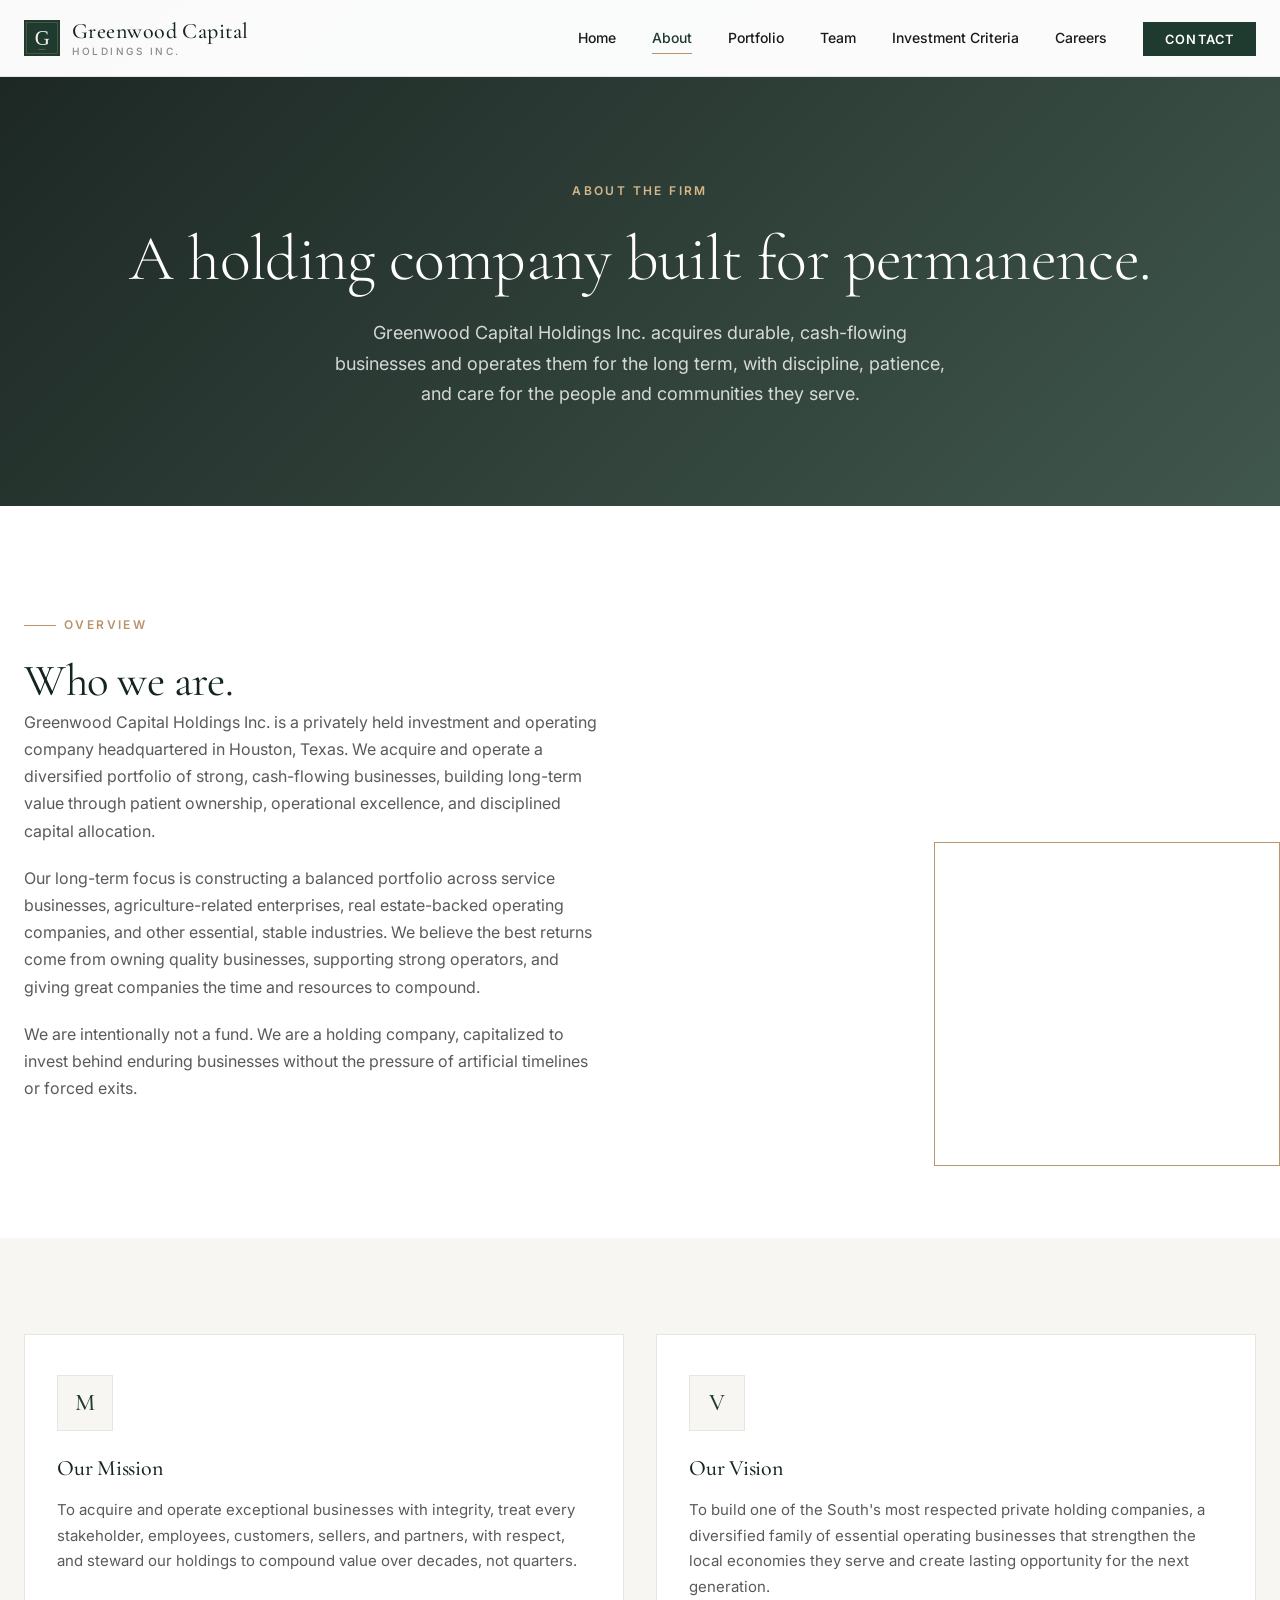
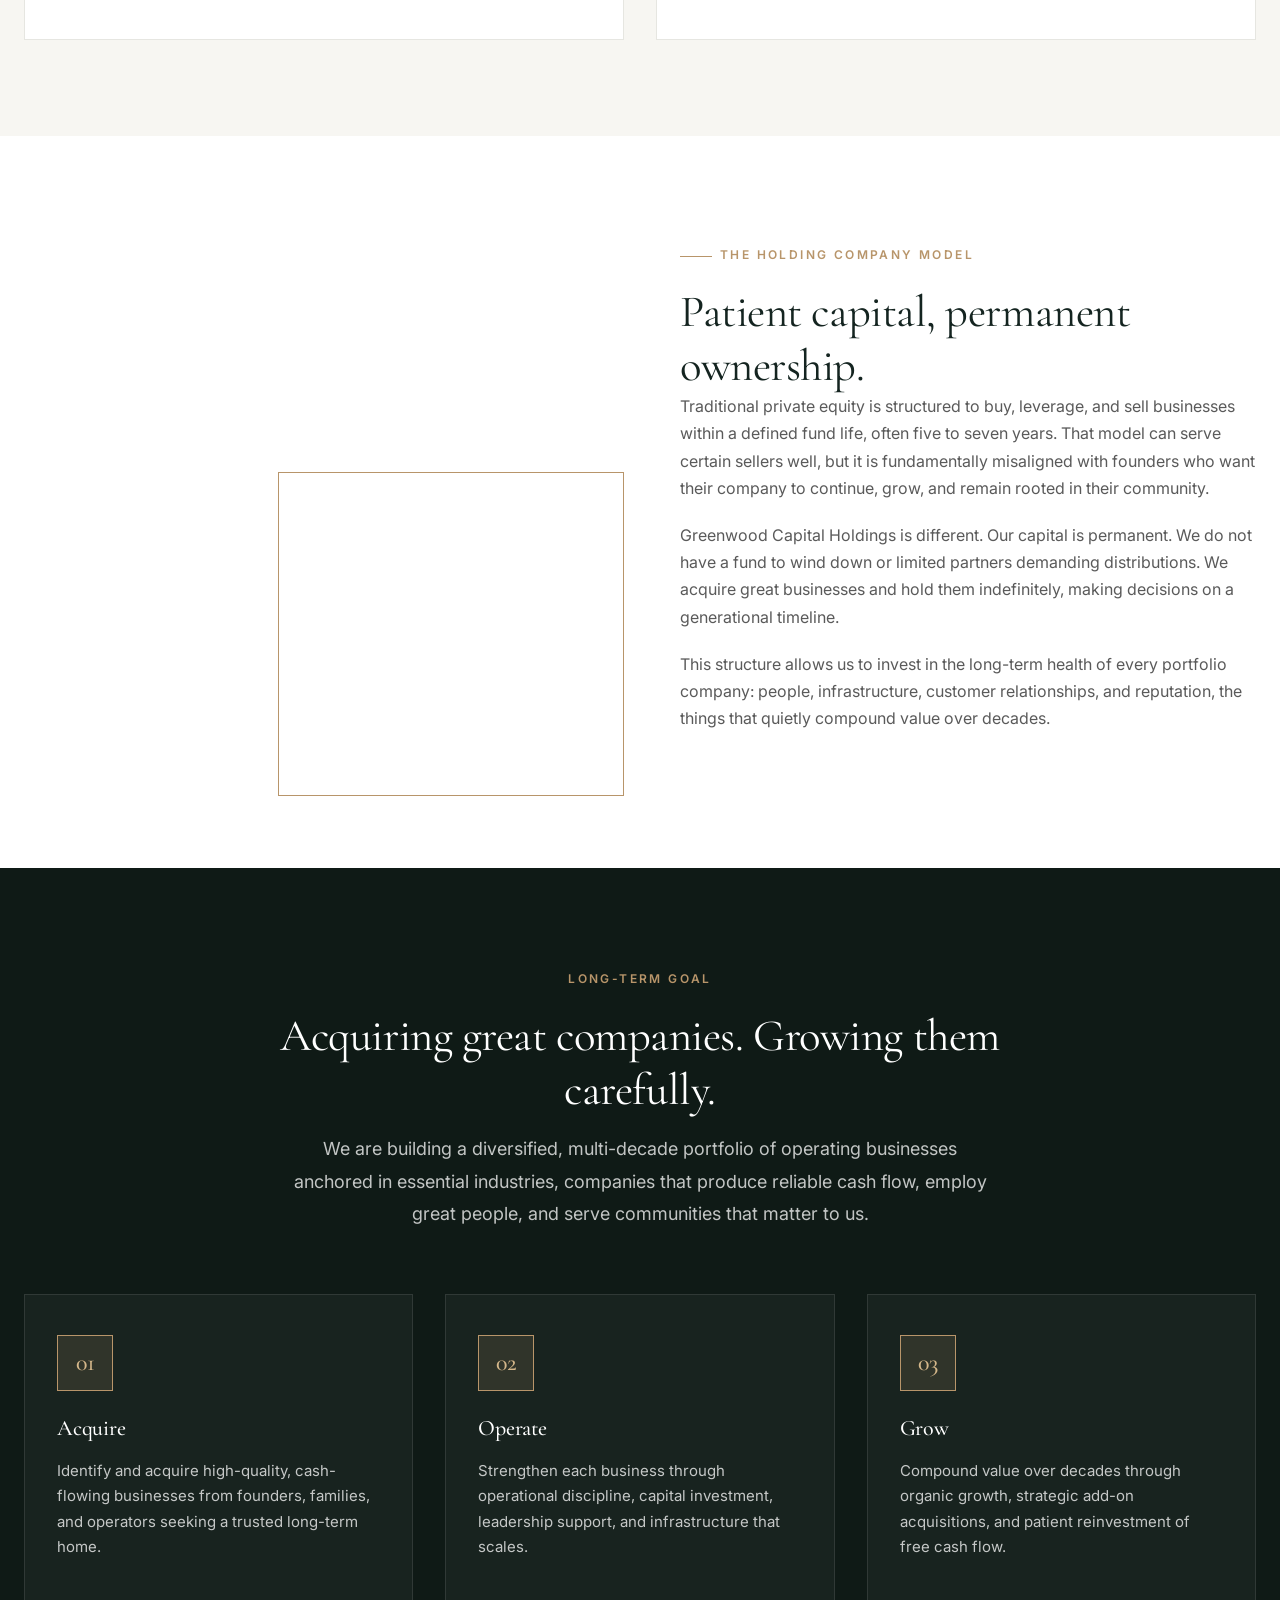
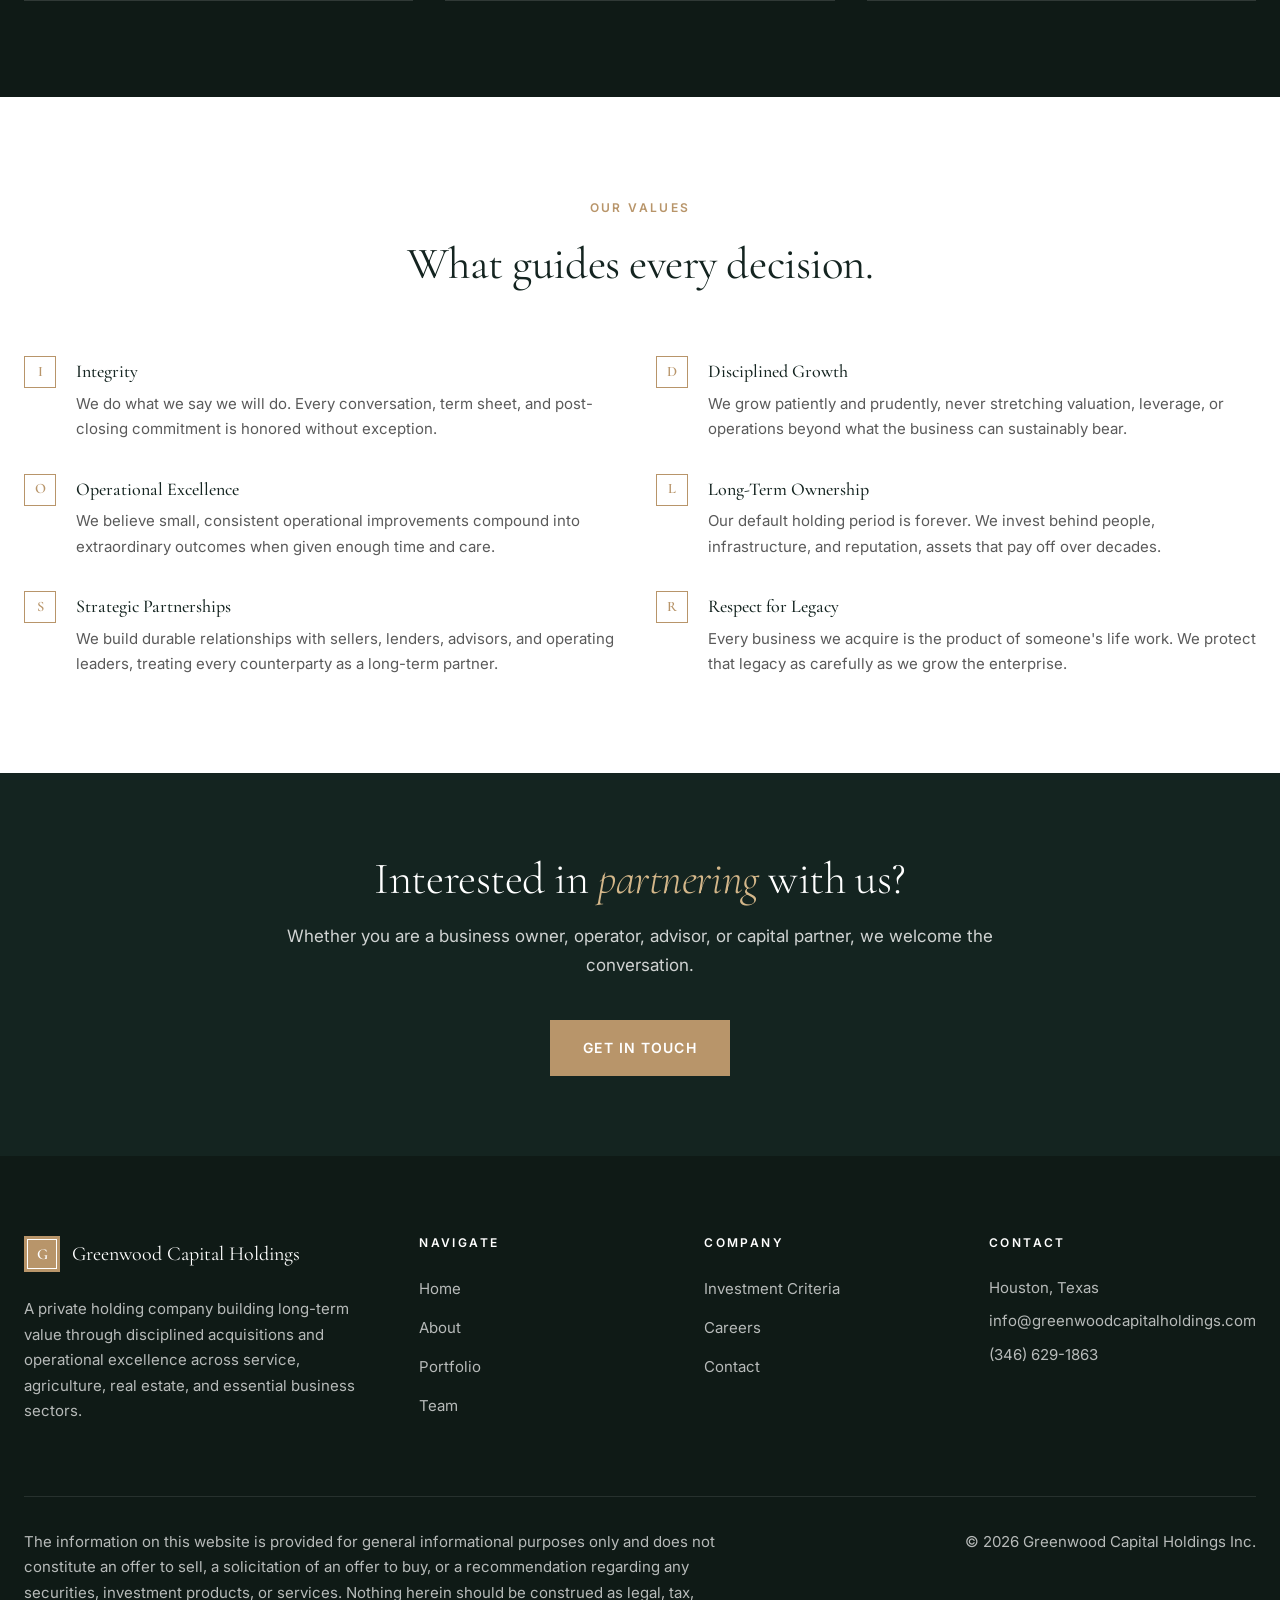
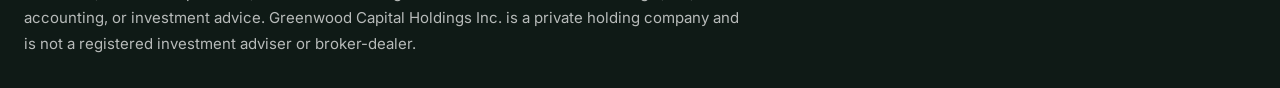
==== commit b273eeac: "Add Occasion Supply LLC portfolio card, remove Laundry, strip dashes - Add Occasion Supply LLC as a " ====
--- a/about.html
+++ b/about.html
@@ -37,7 +37,7 @@
     <div class="container">
       <span class="eyebrow">About the Firm</span>
       <h1>A holding company built for permanence.</h1>
-      <p>Greenwood Capital Holdings Inc. acquires durable, cash-flowing businesses and operates them for the long term — with discipline, patience, and care for the people and communities they serve.</p>
+      <p>Greenwood Capital Holdings Inc. acquires durable, cash-flowing businesses and operates them for the long term, with discipline, patience, and care for the people and communities they serve.</p>
     </div>
   </header>
 
@@ -48,9 +48,9 @@
         <div class="reveal">
           <span class="eyebrow">Overview</span>
           <h2>Who we are.</h2>
-          <p>Greenwood Capital Holdings Inc. is a privately held investment and operating company headquartered in Houston, Texas. We acquire and operate a diversified portfolio of strong, cash-flowing businesses — building long-term value through patient ownership, operational excellence, and disciplined capital allocation.</p>
-          <p>Our long-term focus is constructing a balanced portfolio across service businesses, agriculture-related enterprises, real estate–backed operating companies, and other essential, stable industries. We believe the best returns come from owning quality businesses, supporting strong operators, and giving great companies the time and resources to compound.</p>
-          <p>We are intentionally not a fund. We are a holding company — capitalized to invest behind enduring businesses without the pressure of artificial timelines or forced exits.</p>
+          <p>Greenwood Capital Holdings Inc. is a privately held investment and operating company headquartered in Houston, Texas. We acquire and operate a diversified portfolio of strong, cash-flowing businesses, building long-term value through patient ownership, operational excellence, and disciplined capital allocation.</p>
+          <p>Our long-term focus is constructing a balanced portfolio across service businesses, agriculture-related enterprises, real estate-backed operating companies, and other essential, stable industries. We believe the best returns come from owning quality businesses, supporting strong operators, and giving great companies the time and resources to compound.</p>
+          <p>We are intentionally not a fund. We are a holding company, capitalized to invest behind enduring businesses without the pressure of artificial timelines or forced exits.</p>
         </div>
         <div class="two-col__media reveal" style="background-image: url('https://images.unsplash.com/photo-1486325212027-8081e485255e?ixlib=rb-4.0.3&auto=format&fit=crop&w=1600&q=80');"></div>
       </div>
@@ -64,12 +64,12 @@
         <div class="card reveal">
           <div class="card__icon">M</div>
           <h3>Our Mission</h3>
-          <p>To acquire and operate exceptional businesses with integrity, treat every stakeholder — employees, customers, sellers, and partners — with respect, and steward our holdings to compound value over decades, not quarters.</p>
+          <p>To acquire and operate exceptional businesses with integrity, treat every stakeholder, employees, customers, sellers, and partners, with respect, and steward our holdings to compound value over decades, not quarters.</p>
         </div>
         <div class="card reveal">
           <div class="card__icon">V</div>
           <h3>Our Vision</h3>
-          <p>To build one of the South's most respected private holding companies — a diversified family of essential operating businesses that strengthen the local economies they serve and create lasting opportunity for the next generation.</p>
+          <p>To build one of the South's most respected private holding companies, a diversified family of essential operating businesses that strengthen the local economies they serve and create lasting opportunity for the next generation.</p>
         </div>
       </div>
     </div>
@@ -83,9 +83,9 @@
         <div class="reveal">
           <span class="eyebrow">The Holding Company Model</span>
           <h2>Patient capital, permanent ownership.</h2>
-          <p>Traditional private equity is structured to buy, leverage, and sell businesses within a defined fund life — often five to seven years. That model can serve certain sellers well, but it is fundamentally misaligned with founders who want their company to continue, grow, and remain rooted in their community.</p>
-          <p>Greenwood Capital Holdings is different. Our capital is permanent. We do not have a fund to wind down or limited partners demanding distributions. We acquire great businesses and hold them indefinitely — making decisions on a generational timeline.</p>
-          <p>This structure allows us to invest in the long-term health of every portfolio company: people, infrastructure, customer relationships, and reputation — the things that quietly compound value over decades.</p>
+          <p>Traditional private equity is structured to buy, leverage, and sell businesses within a defined fund life, often five to seven years. That model can serve certain sellers well, but it is fundamentally misaligned with founders who want their company to continue, grow, and remain rooted in their community.</p>
+          <p>Greenwood Capital Holdings is different. Our capital is permanent. We do not have a fund to wind down or limited partners demanding distributions. We acquire great businesses and hold them indefinitely, making decisions on a generational timeline.</p>
+          <p>This structure allows us to invest in the long-term health of every portfolio company: people, infrastructure, customer relationships, and reputation, the things that quietly compound value over decades.</p>
         </div>
       </div>
     </div>
@@ -97,7 +97,7 @@
       <div class="section-header center">
         <span class="eyebrow">Long-Term Goal</span>
         <h2>Acquiring great companies. Growing them carefully.</h2>
-        <p class="lead" style="margin: 1rem auto 0;">We are building a diversified, multi-decade portfolio of operating businesses anchored in essential industries — companies that produce reliable cash flow, employ great people, and serve communities that matter to us.</p>
+        <p class="lead" style="margin: 1rem auto 0;">We are building a diversified, multi-decade portfolio of operating businesses anchored in essential industries, companies that produce reliable cash flow, employ great people, and serve communities that matter to us.</p>
       </div>
       <div class="grid grid--3 reveal">
         <div class="card" style="background: rgba(255,255,255,0.04); border-color: rgba(255,255,255,0.1);">
@@ -138,7 +138,7 @@
           <span class="value-list__mark">D</span>
           <div class="value-list__body">
             <strong>Disciplined Growth</strong>
-            <p>We grow patiently and prudently — never stretching valuation, leverage, or operations beyond what the business can sustainably bear.</p>
+            <p>We grow patiently and prudently, never stretching valuation, leverage, or operations beyond what the business can sustainably bear.</p>
           </div>
         </li>
         <li>
@@ -152,14 +152,14 @@
           <span class="value-list__mark">L</span>
           <div class="value-list__body">
             <strong>Long-Term Ownership</strong>
-            <p>Our default holding period is forever. We invest behind people, infrastructure, and reputation — assets that pay off over decades.</p>
+            <p>Our default holding period is forever. We invest behind people, infrastructure, and reputation, assets that pay off over decades.</p>
           </div>
         </li>
         <li>
           <span class="value-list__mark">S</span>
           <div class="value-list__body">
             <strong>Strategic Partnerships</strong>
-            <p>We build durable relationships with sellers, lenders, advisors, and operating leaders — treating every counterparty as a long-term partner.</p>
+            <p>We build durable relationships with sellers, lenders, advisors, and operating leaders, treating every counterparty as a long-term partner.</p>
           </div>
         </li>
         <li>
@@ -177,7 +177,7 @@
     <div class="container">
       <div class="cta-banner__inner reveal">
         <h2>Interested in <em>partnering</em> with us?</h2>
-        <p>Whether you are a business owner, operator, advisor, or capital partner — we welcome the conversation.</p>
+        <p>Whether you are a business owner, operator, advisor, or capital partner, we welcome the conversation.</p>
         <a href="contact.html" class="btn btn--accent">Get in Touch</a>
       </div>
     </div>
